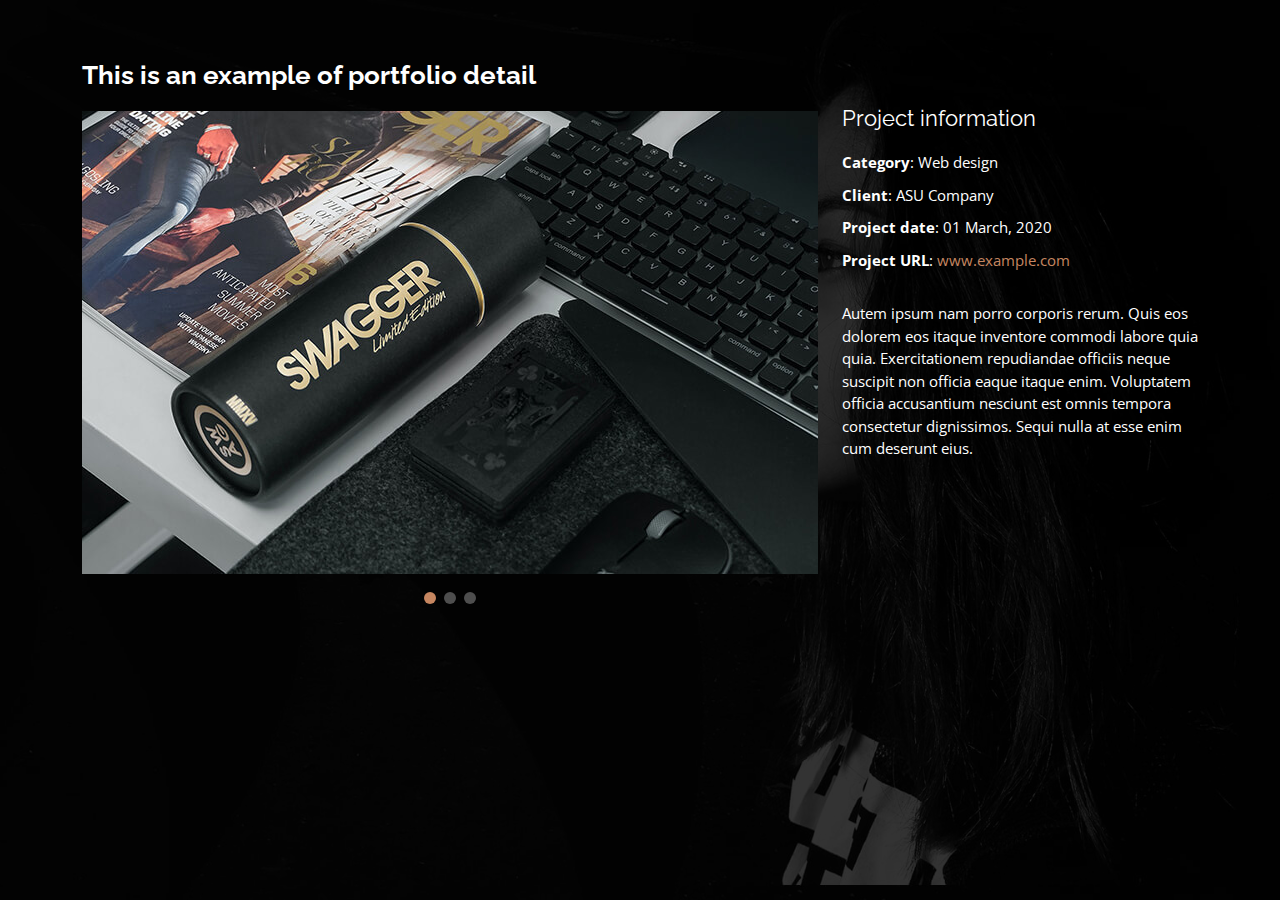
==== portfolio-details.html @ cc8ce39c "responsive portfolio website of my friend" ====
<!DOCTYPE html>
<html lang="en">
  <head>
    <meta charset="utf-8" />
    <meta content="width=device-width, initial-scale=1.0" name="viewport" />

    <title>Portfolio Details - Personal Bootstrap Template</title>
    <meta content="" name="description" />
    <meta content="" name="keywords" />

    <!-- Favicons -->
    <link href="assets/img/favicon.png" rel="icon" />
    <link href="assets/img/apple-touch-icon.png" rel="apple-touch-icon" />

    <!-- Google Fonts -->
    <link
      href="https://fonts.googleapis.com/css?family=Open+Sans:300,300i,400,400i,600,600i,700,700i|Raleway:300,300i,400,400i,500,500i,600,600i,700,700i|Poppins:300,300i,400,400i,500,500i,600,600i,700,700i"
      rel="stylesheet"
    />

    <!-- Vendor CSS Files -->
    <link
      href="assets/vendor/bootstrap/css/bootstrap.min.css"
      rel="stylesheet"
    />
    <link
      href="assets/vendor/bootstrap-icons/bootstrap-icons.css"
      rel="stylesheet"
    />
    <link href="assets/vendor/boxicons/css/boxicons.min.css" rel="stylesheet" />
    <link
      href="assets/vendor/glightbox/css/glightbox.min.css"
      rel="stylesheet"
    />
    <link href="assets/vendor/remixicon/remixicon.css" rel="stylesheet" />
    <link href="assets/vendor/swiper/swiper-bundle.min.css" rel="stylesheet" />

    <!-- Template Main CSS File -->
    <link href="assets/css/style.css" rel="stylesheet" />

    <!-- =======================================================
  * Template Name: Personal
  * Template URL: https://bootstrapmade.com/personal-free-resume-bootstrap-template/
  * Updated: Mar 17 2024 with Bootstrap v5.3.3
  * Author: BootstrapMade.com
  * License: https://bootstrapmade.com/license/
  ======================================================== -->
  </head>

  <body>
    <main id="main">
      <!-- ======= Portfolio Details ======= -->
      <div id="portfolio-details" class="portfolio-details">
        <div class="container">
          <div class="row">
            <div class="col-lg-8">
              <h2 class="portfolio-title">
                This is an example of portfolio detail
              </h2>

              <div class="portfolio-details-slider swiper">
                <div class="swiper-wrapper align-items-center">
                  <div class="swiper-slide">
                    <img
                      src="assets/img/portfolio/portfolio-details-1.jpg"
                      alt=""
                    />
                  </div>

                  <div class="swiper-slide">
                    <img
                      src="assets/img/portfolio/portfolio-details-2.jpg"
                      alt=""
                    />
                  </div>

                  <div class="swiper-slide">
                    <img
                      src="assets/img/portfolio/portfolio-details-3.jpg"
                      alt=""
                    />
                  </div>
                </div>
                <div class="swiper-pagination"></div>
              </div>
            </div>

            <div class="col-lg-4 portfolio-info">
              <h3>Project information</h3>
              <ul>
                <li><strong>Category</strong>: Web design</li>
                <li><strong>Client</strong>: ASU Company</li>
                <li><strong>Project date</strong>: 01 March, 2020</li>
                <li>
                  <strong>Project URL</strong>: <a href="#">www.example.com</a>
                </li>
              </ul>

              <p>
                Autem ipsum nam porro corporis rerum. Quis eos dolorem eos
                itaque inventore commodi labore quia quia. Exercitationem
                repudiandae officiis neque suscipit non officia eaque itaque
                enim. Voluptatem officia accusantium nesciunt est omnis tempora
                consectetur dignissimos. Sequi nulla at esse enim cum deserunt
                eius.
              </p>
            </div>
          </div>
        </div>
      </div>
      <!-- End Portfolio Details -->
    </main>
    <!-- End #main -->

    <!-- Vendor JS Files -->
    <script src="assets/vendor/purecounter/purecounter_vanilla.js"></script>
    <script src="assets/vendor/bootstrap/js/bootstrap.bundle.min.js"></script>
    <script src="assets/vendor/glightbox/js/glightbox.min.js"></script>
    <script src="assets/vendor/isotope-layout/isotope.pkgd.min.js"></script>
    <script src="assets/vendor/swiper/swiper-bundle.min.js"></script>
    <script src="assets/vendor/waypoints/noframework.waypoints.js"></script>
    <script src="assets/vendor/php-email-form/validate.js"></script>

    <!-- Template Main JS File -->
    <script src="assets/js/main.js"></script>
  </body>
</html>
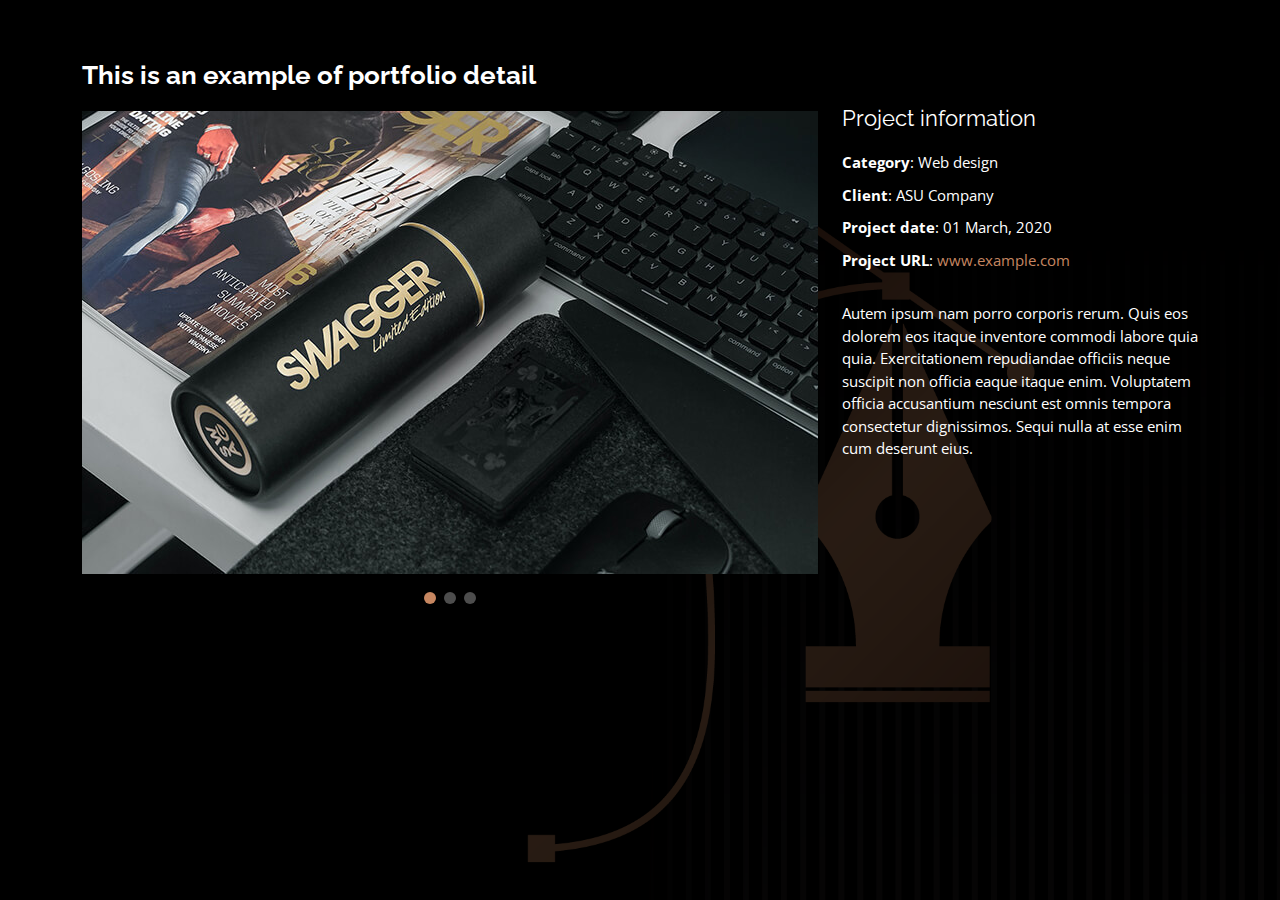
==== commit 1da97d83: "services portfolio updated" ====
--- a/portfolio-details.html
+++ b/portfolio-details.html
@@ -1,127 +1,101 @@
 <!DOCTYPE html>
 <html lang="en">
-  <head>
-    <meta charset="utf-8" />
-    <meta content="width=device-width, initial-scale=1.0" name="viewport" />
 
-    <title>Portfolio Details - Personal Bootstrap Template</title>
-    <meta content="" name="description" />
-    <meta content="" name="keywords" />
+<head>
+  <meta charset="utf-8">
+  <meta content="width=device-width, initial-scale=1.0" name="viewport">
 
-    <!-- Favicons -->
-    <link href="assets/img/favicon.png" rel="icon" />
-    <link href="assets/img/apple-touch-icon.png" rel="apple-touch-icon" />
+  <title>Portfolio Details </title>
+  <meta content="" name="description">
+  <meta content="" name="keywords">
 
-    <!-- Google Fonts -->
-    <link
-      href="https://fonts.googleapis.com/css?family=Open+Sans:300,300i,400,400i,600,600i,700,700i|Raleway:300,300i,400,400i,500,500i,600,600i,700,700i|Poppins:300,300i,400,400i,500,500i,600,600i,700,700i"
-      rel="stylesheet"
-    />
+  
+  <!-- Google Fonts -->
+  <link href="https://fonts.googleapis.com/css?family=Open+Sans:300,300i,400,400i,600,600i,700,700i|Raleway:300,300i,400,400i,500,500i,600,600i,700,700i|Poppins:300,300i,400,400i,500,500i,600,600i,700,700i" rel="stylesheet">
 
-    <!-- Vendor CSS Files -->
-    <link
-      href="assets/vendor/bootstrap/css/bootstrap.min.css"
-      rel="stylesheet"
-    />
-    <link
-      href="assets/vendor/bootstrap-icons/bootstrap-icons.css"
-      rel="stylesheet"
-    />
-    <link href="assets/vendor/boxicons/css/boxicons.min.css" rel="stylesheet" />
-    <link
-      href="assets/vendor/glightbox/css/glightbox.min.css"
-      rel="stylesheet"
-    />
-    <link href="assets/vendor/remixicon/remixicon.css" rel="stylesheet" />
-    <link href="assets/vendor/swiper/swiper-bundle.min.css" rel="stylesheet" />
+  <!-- Vendor CSS Files -->
+  <link href="assets/vendor/bootstrap/css/bootstrap.min.css" rel="stylesheet">
+  <link href="assets/vendor/bootstrap-icons/bootstrap-icons.css" rel="stylesheet">
+  <link href="assets/vendor/boxicons/css/boxicons.min.css" rel="stylesheet">
+  <link href="assets/vendor/glightbox/css/glightbox.min.css" rel="stylesheet">
+  <link href="assets/vendor/remixicon/remixicon.css" rel="stylesheet">
+  <link href="assets/vendor/swiper/swiper-bundle.min.css" rel="stylesheet">
 
-    <!-- Template Main CSS File -->
-    <link href="assets/css/style.css" rel="stylesheet" />
+  <!-- Template Main CSS File -->
+  <link href="assets/css/style.css" rel="stylesheet">
 
-    <!-- =======================================================
-  * Template Name: Personal
-  * Template URL: https://bootstrapmade.com/personal-free-resume-bootstrap-template/
-  * Updated: Mar 17 2024 with Bootstrap v5.3.3
-  * Author: BootstrapMade.com
-  * License: https://bootstrapmade.com/license/
-  ======================================================== -->
-  </head>
+</head>
 
-  <body>
-    <main id="main">
-      <!-- ======= Portfolio Details ======= -->
-      <div id="portfolio-details" class="portfolio-details">
-        <div class="container">
-          <div class="row">
-            <div class="col-lg-8">
-              <h2 class="portfolio-title">
-                This is an example of portfolio detail
-              </h2>
+<body>
 
-              <div class="portfolio-details-slider swiper">
-                <div class="swiper-wrapper align-items-center">
-                  <div class="swiper-slide">
-                    <img
-                      src="assets/img/portfolio/portfolio-details-1.jpg"
-                      alt=""
-                    />
-                  </div>
+  <main id="main">
 
-                  <div class="swiper-slide">
-                    <img
-                      src="assets/img/portfolio/portfolio-details-2.jpg"
-                      alt=""
-                    />
-                  </div>
+    <!-- ======= Portfolio Details ======= -->
+    <div id="portfolio-details" class="portfolio-details">
+      <div class="container">
 
-                  <div class="swiper-slide">
-                    <img
-                      src="assets/img/portfolio/portfolio-details-3.jpg"
-                      alt=""
-                    />
-                  </div>
+        <div class="row">
+
+          <div class="col-lg-8">
+            <h2 class="portfolio-title">This is an example of portfolio detail</h2>
+
+            <div class="portfolio-details-slider swiper">
+              <div class="swiper-wrapper align-items-center">
+
+                <div class="swiper-slide">
+                  <img src="assets/img/portfolio/portfolio-details-1.jpg" alt="">
                 </div>
-                <div class="swiper-pagination"></div>
+
+                <div class="swiper-slide">
+                  <img src="assets/img/portfolio/portfolio-details-2.jpg" alt="">
+                </div>
+
+                <div class="swiper-slide">
+                  <img src="assets/img/portfolio/portfolio-details-3.jpg" alt="">
+                </div>
+
               </div>
+              <div class="swiper-pagination"></div>
             </div>
 
-            <div class="col-lg-4 portfolio-info">
-              <h3>Project information</h3>
-              <ul>
-                <li><strong>Category</strong>: Web design</li>
-                <li><strong>Client</strong>: ASU Company</li>
-                <li><strong>Project date</strong>: 01 March, 2020</li>
-                <li>
-                  <strong>Project URL</strong>: <a href="#">www.example.com</a>
-                </li>
-              </ul>
+          </div>
 
-              <p>
-                Autem ipsum nam porro corporis rerum. Quis eos dolorem eos
-                itaque inventore commodi labore quia quia. Exercitationem
-                repudiandae officiis neque suscipit non officia eaque itaque
-                enim. Voluptatem officia accusantium nesciunt est omnis tempora
-                consectetur dignissimos. Sequi nulla at esse enim cum deserunt
-                eius.
-              </p>
-            </div>
+          <div class="col-lg-4 portfolio-info">
+            <h3>Project information</h3>
+            <ul>
+              <li><strong>Category</strong>: Web design</li>
+              <li><strong>Client</strong>: ASU Company</li>
+              <li><strong>Project date</strong>: 01 March, 2020</li>
+              <li><strong>Project URL</strong>: <a href="#">www.example.com</a></li>
+            </ul>
+
+            <p>
+              Autem ipsum nam porro corporis rerum. Quis eos dolorem eos itaque inventore commodi labore quia quia. Exercitationem repudiandae officiis neque suscipit non officia eaque itaque enim. Voluptatem officia accusantium nesciunt est omnis tempora consectetur dignissimos. Sequi nulla at esse enim cum deserunt eius.
+            </p>
           </div>
+
         </div>
+
       </div>
-      <!-- End Portfolio Details -->
-    </main>
-    <!-- End #main -->
+    </div>
+    <!-- End Portfolio Details -->
 
-    <!-- Vendor JS Files -->
-    <script src="assets/vendor/purecounter/purecounter_vanilla.js"></script>
-    <script src="assets/vendor/bootstrap/js/bootstrap.bundle.min.js"></script>
-    <script src="assets/vendor/glightbox/js/glightbox.min.js"></script>
-    <script src="assets/vendor/isotope-layout/isotope.pkgd.min.js"></script>
-    <script src="assets/vendor/swiper/swiper-bundle.min.js"></script>
-    <script src="assets/vendor/waypoints/noframework.waypoints.js"></script>
-    <script src="assets/vendor/php-email-form/validate.js"></script>
+  </main>
+  <!-- End #main -->
 
-    <!-- Template Main JS File -->
-    <script src="assets/js/main.js"></script>
-  </body>
-</html>
+
+  <!-- Vendor JS Files -->
+  <script src="assets/vendor/purecounter/purecounter_vanilla.js"></script>
+  <script src="assets/vendor/bootstrap/js/bootstrap.bundle.min.js"></script>
+  <script src="assets/vendor/glightbox/js/glightbox.min.js"></script>
+  <script src="assets/vendor/isotope-layout/isotope.pkgd.min.js"></script>
+  <script src="assets/vendor/swiper/swiper-bundle.min.js"></script>
+  <script src="assets/vendor/waypoints/noframework.waypoints.js"></script>
+  <script src="assets/vendor/php-email-form/validate.js"></script>
+
+  <!-- Template Main JS File -->
+  <script src="assets/js/main.js"></script>
+
+</body>
+
+</html>--- a/assets/css/style.css
+++ b/assets/css/style.css
@@ -19,7 +19,8 @@
 body::before {
   content: "";
   position: fixed;
-  background: #040404 url("../img/bg.jpg") top right no-repeat;
+  background: #040404 url("../img/Mj-banner.png") top right no-repeat;
+  /* background: #040404 url("../img/bg.jpg") top right no-repeat; */
   background-size: cover;
   left: 0;
   right: 0;
@@ -178,11 +179,14 @@
 
 #scroll-view-navbar-header.header-top h1 {
   margin-right: auto;
-  font-size: 36px;
+  margin-bottom: 0;
+  font-size: 48px;
 }
 
 #scroll-view-navbar-header.header-top img {
   max-height: 50px;
+  max-width: 100%;
+  width: 100%;
   padding-right: 15px;
 }
 
@@ -192,7 +196,7 @@
   }
 
   #scroll-view-navbar-header.header-top h1 {
-    font-size: 26px;
+    font-size: 38px;
   }
 }
 
@@ -703,7 +707,7 @@
   transform-style: preserve-3d;
 }
 
-.services .icon-box .icon i {
+.services .icon-box .icon img {
   color: #fff;
   font-size: 28px;
 }
@@ -746,8 +750,8 @@
   background: #fff;
 }
 
-.services .icon-box:hover .icon i {
-  color: #c68660;
+.services .icon-box:hover .icon .svg-hover {
+  fill: #c68660 !important;
 }
 
 .services .icon-box:hover .icon::before {
@@ -807,6 +811,9 @@
   overflow: hidden;
   z-index: 1;
   background: rgba(0, 0, 0, 0.6);
+  display: flex;
+  width: 100%;
+  max-height: 300px;
 }
 
 .portfolio .portfolio-wrap::before {
@@ -820,6 +827,14 @@
   transition: all ease-in-out 0.3s;
   z-index: 2;
   opacity: 0;
+}
+
+.portfolio .portfolio-wrap img {
+  max-width: 100%;
+  max-height: 100%;
+  width: 100%;
+  height: 300px;
+  object-fit: cover;
 }
 
 .portfolio .portfolio-wrap .portfolio-info {
@@ -1001,6 +1016,13 @@
   background: rgba(255, 255, 255, 0.08);
 }
 
+.contact .info-box .social-links i.bx {
+  font-size: 24px;
+  color: white;
+  padding: 0;
+  background: none;
+}
+
 .contact .info-box i.bx {
   font-size: 24px;
   color: #c68660;
@@ -1045,16 +1067,18 @@
   transition: 0.3s;
 }
 
-.contact .info-box .social-links a:hover {
+.contact .info-box .social-links a:hover,
+.contact .info-box .social-links i.bx:hover {
   color: #c68660;
-}
-
-.contact .php-email-form {
+  background: none;
+}
+
+.contact .contact-form {
   padding: 30px;
   background: rgba(255, 255, 255, 0.08);
 }
 
-.contact .php-email-form .error-message {
+.contact .contact-form .error-message {
   display: none;
   background: rgba(255, 255, 255, 0.08);
   background: #ed3c0d;
@@ -1063,11 +1087,11 @@
   font-weight: 600;
 }
 
-.contact .php-email-form .error-message br + br {
+.contact .contact-form .error-message br + br {
   margin-top: 25px;
 }
 
-.contact .php-email-form .sent-message {
+.contact .contact-form .sent-message {
   display: none;
   background: rgba(255, 255, 255, 0.08);
   background: #c68660;
@@ -1076,14 +1100,14 @@
   font-weight: 600;
 }
 
-.contact .php-email-form .loading {
+.contact .contact-form .loading {
   display: none;
   background: rgba(255, 255, 255, 0.08);
   text-align: center;
   padding: 15px;
 }
 
-.contact .php-email-form .loading:before {
+.contact .contact-form .loading:before {
   content: "";
   display: inline-block;
   border-radius: 50%;
@@ -1095,8 +1119,8 @@
   animation: animate-loading 1s linear infinite;
 }
 
-.contact .php-email-form input,
-.contact .php-email-form textarea {
+.contact .contact-form input,
+.contact .contact-form textarea {
   border-radius: 0;
   box-shadow: none;
   font-size: 14px;
@@ -1106,32 +1130,32 @@
   color: #fff;
 }
 
-.contact .php-email-form input:focus,
-.contact .php-email-form textarea:focus {
+.contact .contact-form input:focus,
+.contact .contact-form textarea:focus {
   background-color: rgba(255, 255, 255, 0.11);
 }
 
-.contact .php-email-form input::-moz-placeholder,
-.contact .php-email-form textarea::-moz-placeholder {
+.contact .contact-form input::-moz-placeholder,
+.contact .contact-form textarea::-moz-placeholder {
   color: rgba(255, 255, 255, 0.3);
   opacity: 1;
 }
 
-.contact .php-email-form input::placeholder,
-.contact .php-email-form textarea::placeholder {
+.contact .contact-form input::placeholder,
+.contact .contact-form textarea::placeholder {
   color: rgba(255, 255, 255, 0.3);
   opacity: 1;
 }
 
-.contact .php-email-form input {
+.contact .contact-form input {
   padding: 10px 15px;
 }
 
-.contact .php-email-form textarea {
+.contact .contact-form textarea {
   padding: 12px 15px;
 }
 
-.contact .php-email-form button[type="submit"] {
+.contact .contact-form button[type="submit"] {
   background: #c68660;
   border: 0;
   padding: 10px 30px;
@@ -1140,7 +1164,7 @@
   border-radius: 4px;
 }
 
-.contact .php-email-form button[type="submit"]:hover {
+.contact .contact-form button[type="submit"]:hover {
   background: #15bb62;
 }
 
